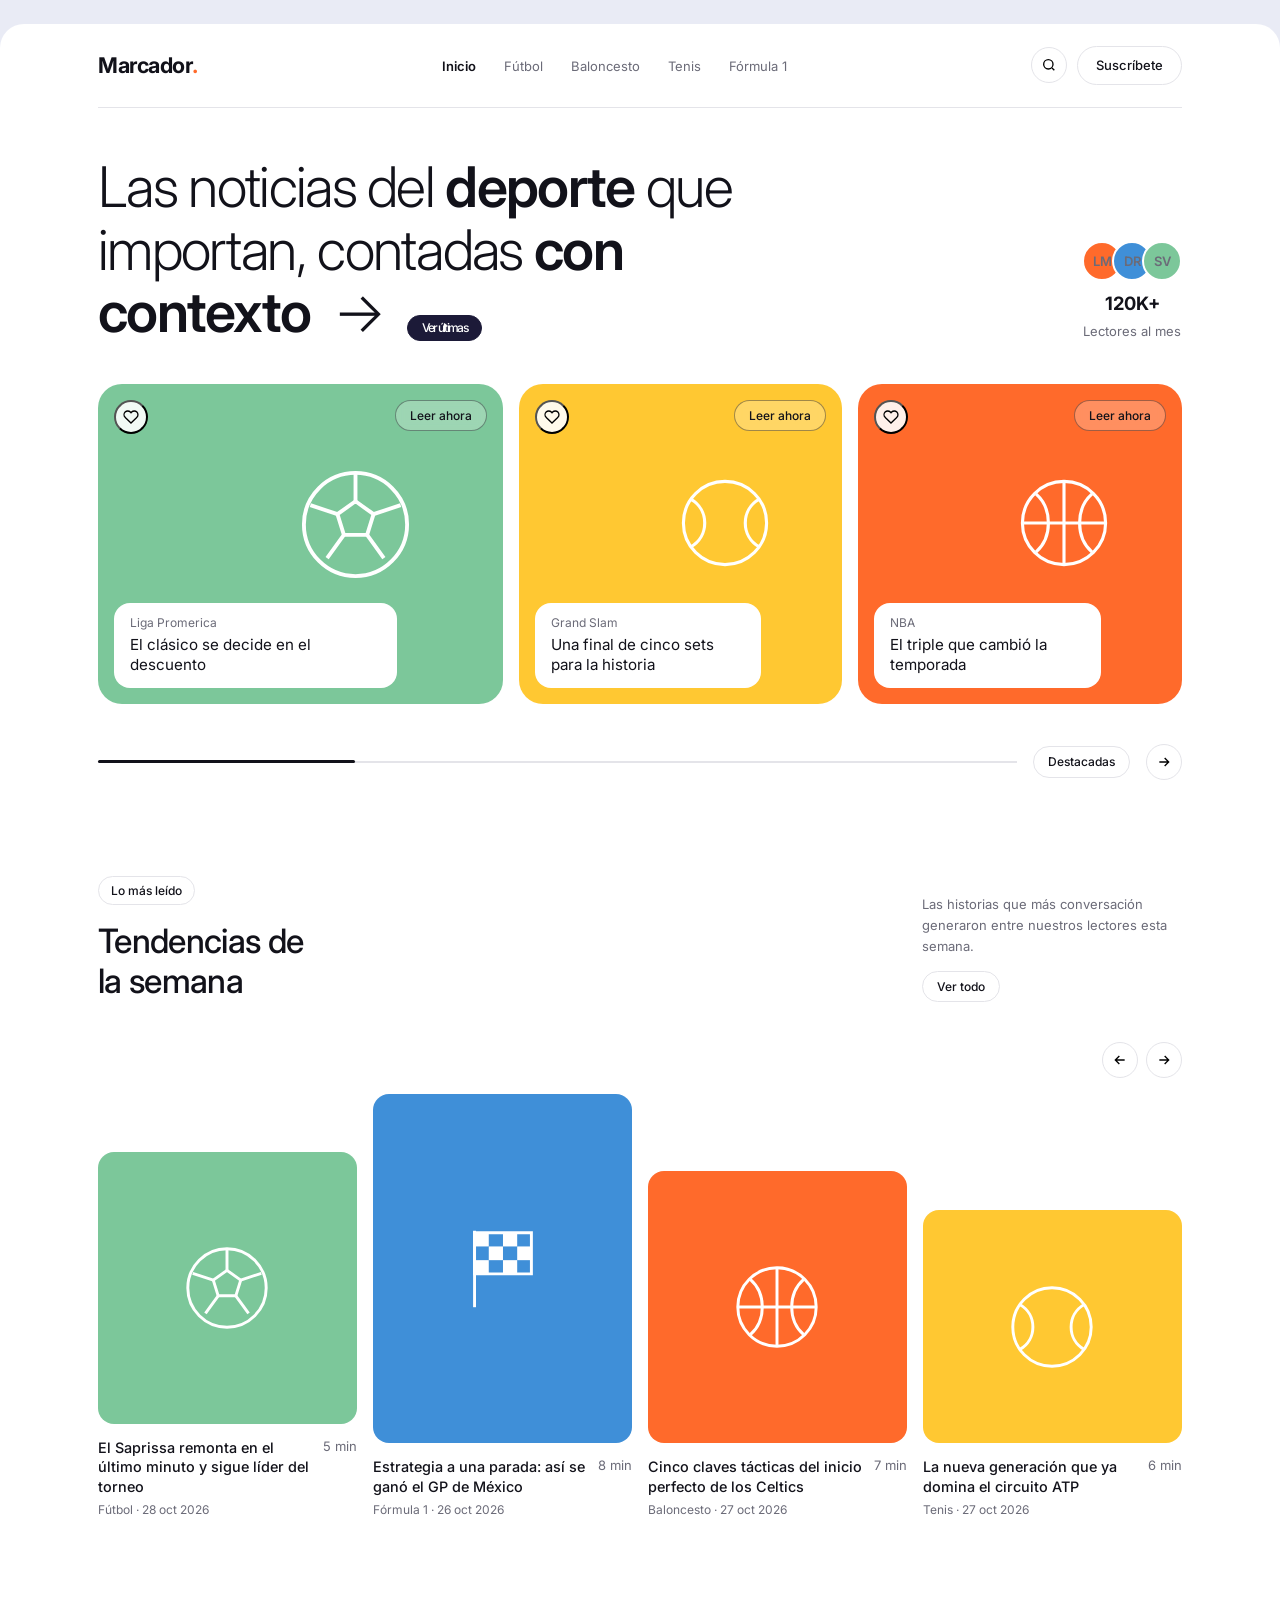
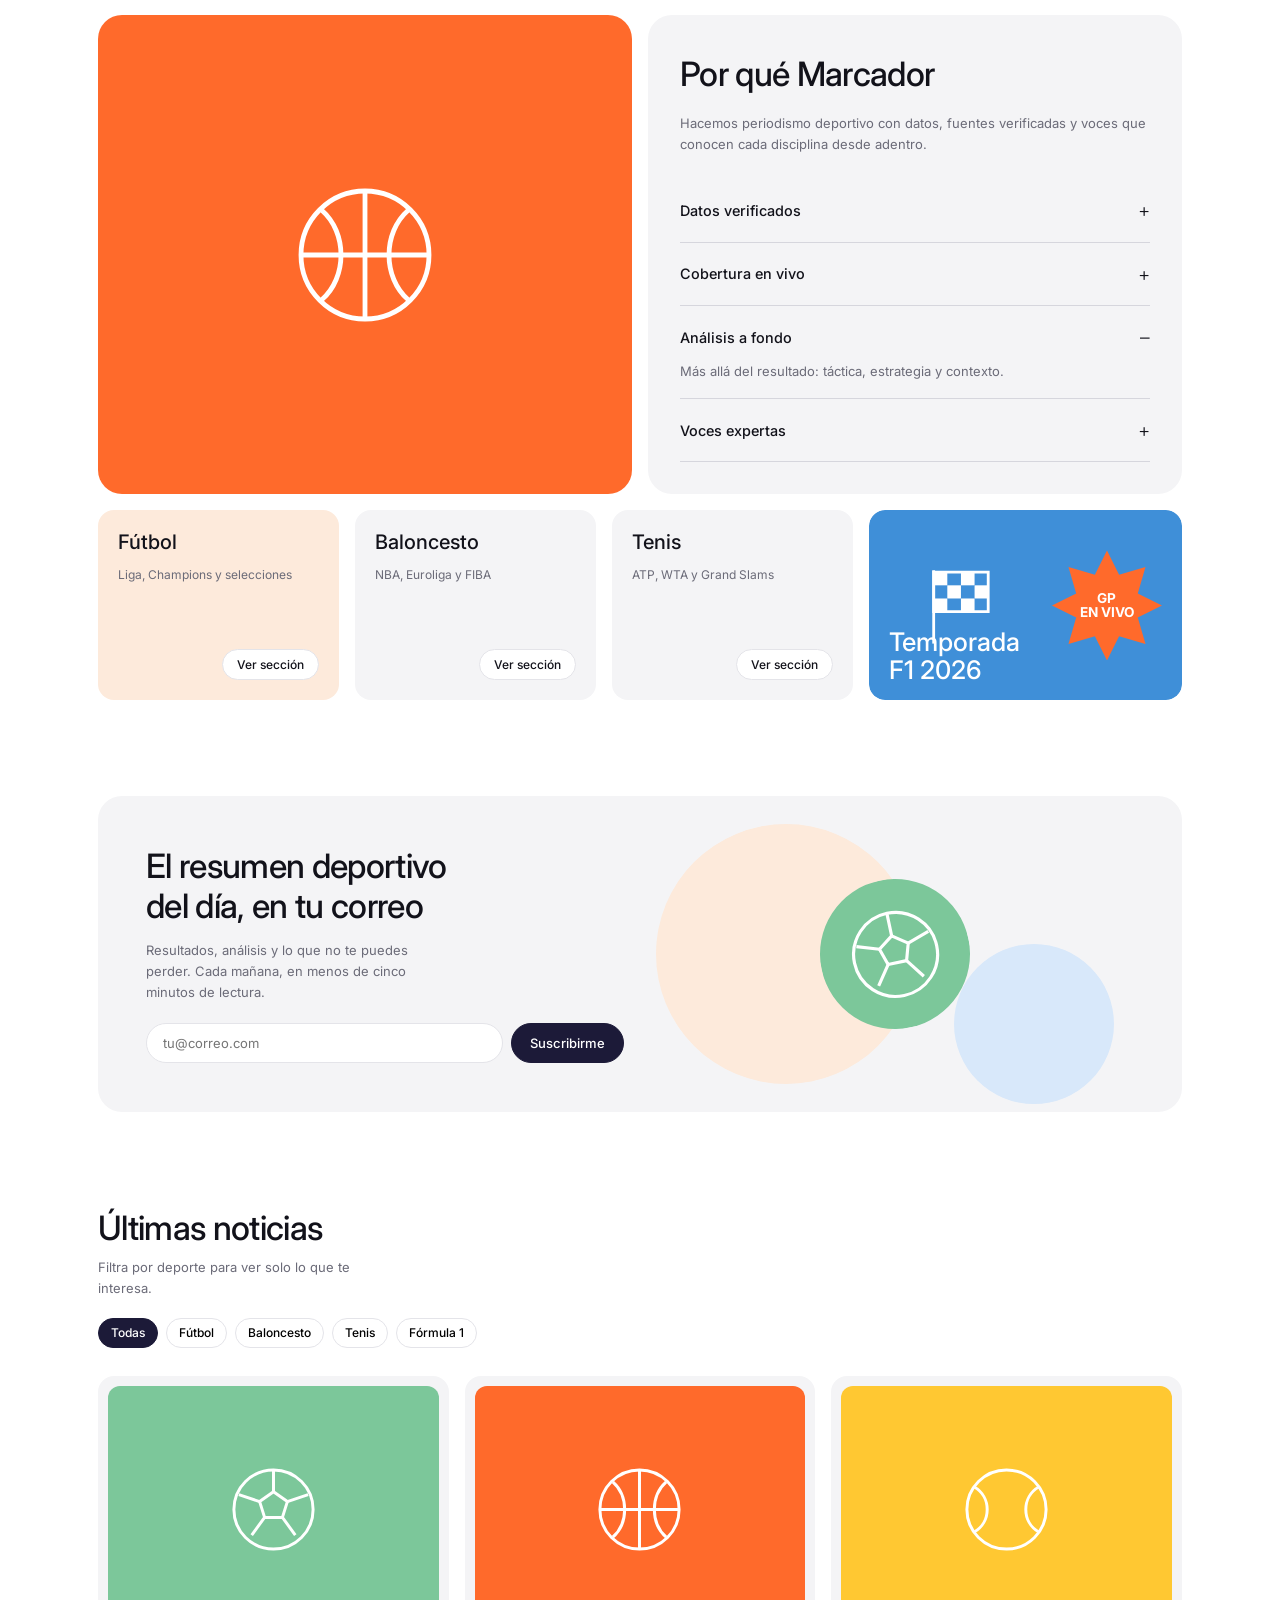
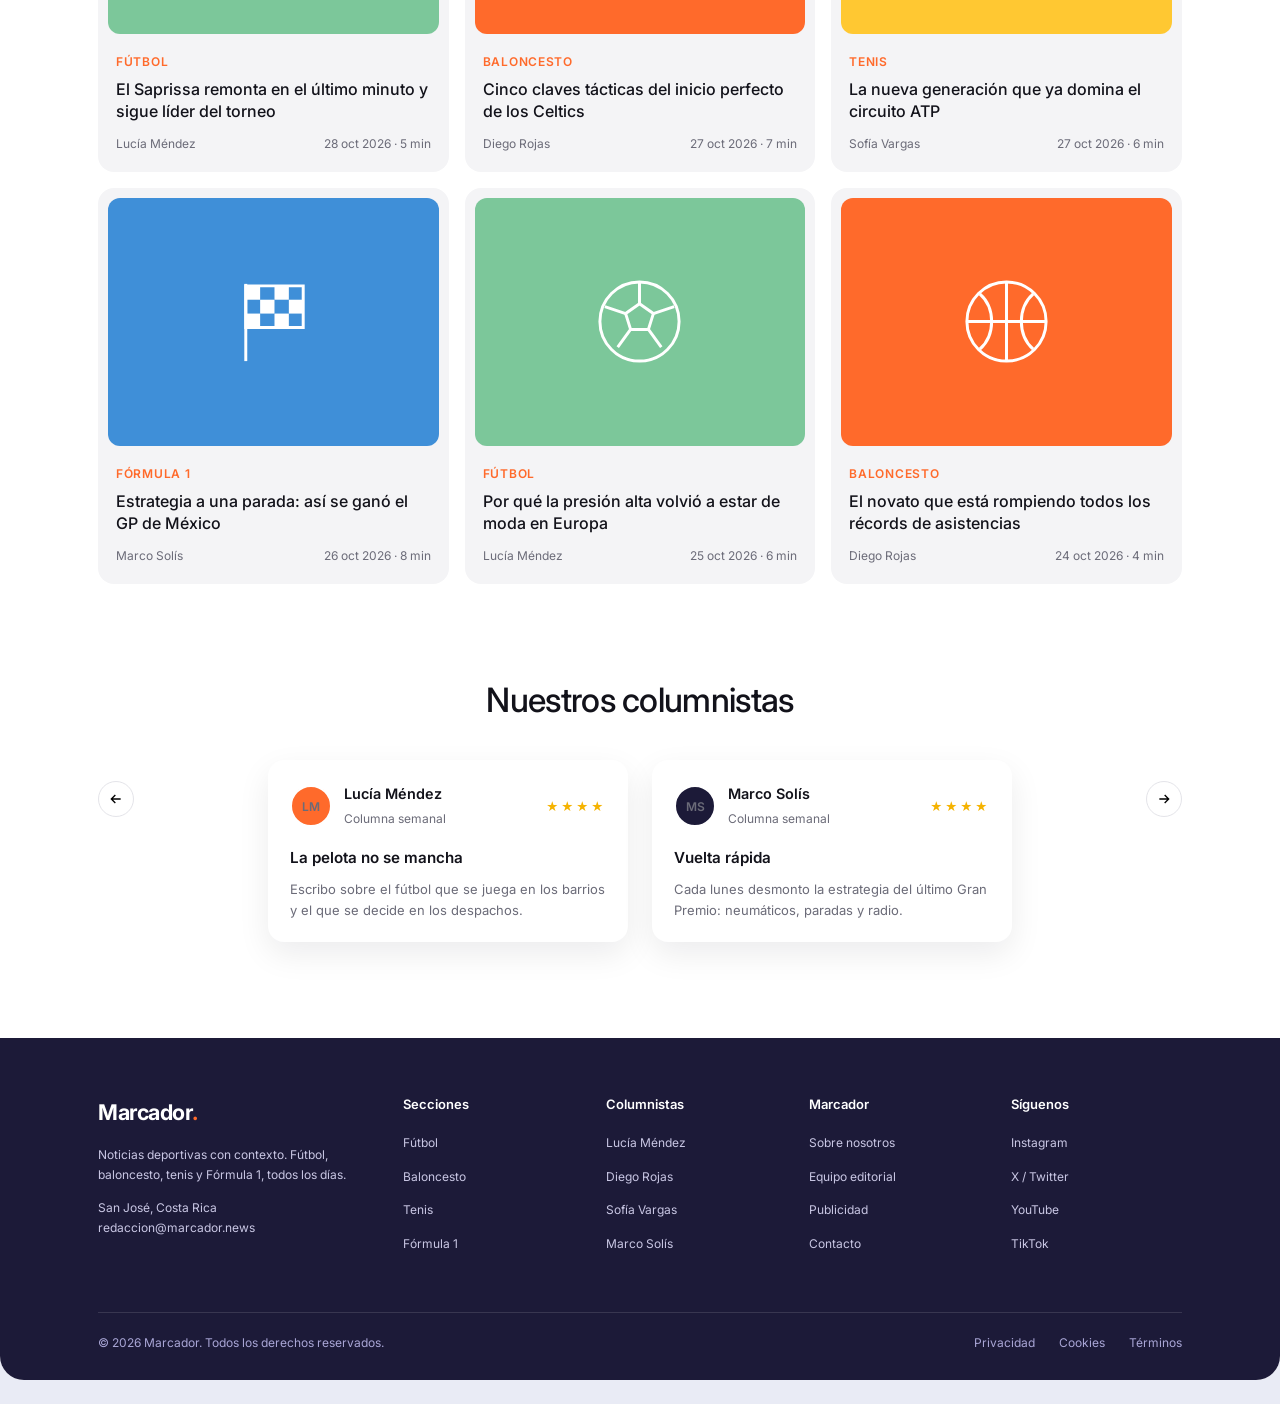
==== index.html @ 1b2783d5 "Sitio inicial" ====
<!DOCTYPE html>
<html lang="es">
<head>
  <meta charset="UTF-8">
  <meta name="viewport" content="width=device-width, initial-scale=1.0">
  <title>Noticias deportivas · Marcador</title>
  <meta name="description" content="Noticias de fútbol, baloncesto, tenis y Fórmula 1.">
  <link rel="preconnect" href="https://fonts.googleapis.com">
  <link rel="preconnect" href="https://fonts.gstatic.com" crossorigin>
  <link href="https://fonts.googleapis.com/css2?family=Inter:wght@300;400;500;600;700&display=swap" rel="stylesheet">
  <link rel="stylesheet" href="css/styles.css">
</head>
<body>
<div class="page">
  <div class="container">
    <header class="site-header">
      <a href="index.html" class="logo">Marcador<span>.</span></a>
      <nav class="main-nav" id="main-nav" aria-label="Principal">
        <ul>
          <li><a href="index.html" aria-current="page">Inicio</a></li>
          <li><a href="categoria-futbol.html">Fútbol</a></li>
          <li><a href="categoria-baloncesto.html">Baloncesto</a></li>
          <li><a href="categoria-tenis.html">Tenis</a></li>
          <li><a href="categoria-f1.html">Fórmula 1</a></li>
        </ul>
      </nav>
      <div class="header-actions">
        <button class="icon-btn" aria-label="Buscar"><svg viewBox="0 0 24 24" fill="none" stroke="currentColor" stroke-width="2"><circle cx="11" cy="11" r="7"/><path d="m20 20-3.5-3.5"/></svg></button>
        <a href="#newsletter" class="btn">Suscríbete</a>
        <button class="icon-btn menu-toggle" aria-label="Abrir menú" aria-controls="main-nav" aria-expanded="false"><svg viewBox="0 0 24 24" fill="none" stroke="currentColor" stroke-width="2"><path d="M4 7h16M4 12h16M4 17h16"/></svg></button>
      </div>
    </header>

    <section class="hero">
      <h1 class="hero__title">Las noticias del <strong>deporte</strong> que importan, contadas <strong>con contexto</strong> <span class="arrow">→</span> <a href="#ultimas" class="btn btn--dark btn--sm">Ver últimas</a></h1>
      <div class="readers">
        <div class="avatars"><span class="avatar" style="background:#ff6a2b" >LM</span><span class="avatar" style="background:#3f8fd8" >DR</span><span class="avatar" style="background:#7cc79a" >SV</span></div>
        <strong>120K+</strong>
        <span>Lectores al mes</span>
      </div>
    </section>

    <section class="featured-grid" aria-label="Destacadas">
        <article class="feature-card">
          <div class="media media--futbol" role="img" aria-label="Imagen de Fútbol"></div>
          <button class="feature-card__like" aria-label="Guardar"><svg viewBox="0 0 24 24" fill="none" stroke="currentColor" stroke-width="2"><path d="M20.8 4.6a5.5 5.5 0 0 0-7.8 0L12 5.7l-1-1.1a5.5 5.5 0 0 0-7.8 7.8l1 1.1L12 21l7.8-7.5 1-1.1a5.5 5.5 0 0 0 0-7.8z"/></svg></button>
          <div class="feature-card__cta"><a href="articulo.html" class="btn btn--sm">Leer ahora</a></div>
          <div class="feature-card__caption"><small>Liga Promerica</small>El clásico se decide en el descuento</div>
        </article>
        <article class="feature-card">
          <div class="media media--tenis" role="img" aria-label="Imagen de Tenis"></div>
          <button class="feature-card__like" aria-label="Guardar"><svg viewBox="0 0 24 24" fill="none" stroke="currentColor" stroke-width="2"><path d="M20.8 4.6a5.5 5.5 0 0 0-7.8 0L12 5.7l-1-1.1a5.5 5.5 0 0 0-7.8 7.8l1 1.1L12 21l7.8-7.5 1-1.1a5.5 5.5 0 0 0 0-7.8z"/></svg></button>
          <div class="feature-card__cta"><a href="articulo.html" class="btn btn--sm">Leer ahora</a></div>
          <div class="feature-card__caption"><small>Grand Slam</small>Una final de cinco sets para la historia</div>
        </article>
        <article class="feature-card">
          <div class="media media--baloncesto" role="img" aria-label="Imagen de Baloncesto"></div>
          <button class="feature-card__like" aria-label="Guardar"><svg viewBox="0 0 24 24" fill="none" stroke="currentColor" stroke-width="2"><path d="M20.8 4.6a5.5 5.5 0 0 0-7.8 0L12 5.7l-1-1.1a5.5 5.5 0 0 0-7.8 7.8l1 1.1L12 21l7.8-7.5 1-1.1a5.5 5.5 0 0 0 0-7.8z"/></svg></button>
          <div class="feature-card__cta"><a href="articulo.html" class="btn btn--sm">Leer ahora</a></div>
          <div class="feature-card__caption"><small>NBA</small>El triple que cambió la temporada</div>
        </article>
    </section>

    <div class="slider-bar">
      <div class="slider-bar__track"></div>
      <span class="btn btn--sm">Destacadas</span>
      <button class="icon-btn" aria-label="Siguiente"><svg viewBox="0 0 24 24" fill="none" stroke="currentColor" stroke-width="2"><path d="M5 12h14m-6-6 6 6-6 6"/></svg></button>
    </div>

    <section class="section">
      <div class="section-head">
        <div>
          <span class="pill">Lo más leído</span>
          <h2 class="section-title">Tendencias de<br>la semana</h2>
        </div>
        <div class="section-head__aside">
          <p>Las historias que más conversación generaron entre nuestros lectores esta semana.</p>
          <a href="categoria-futbol.html" class="btn btn--sm">Ver todo</a>
        </div>
      </div>
      <div class="carousel-arrows">
        <button class="icon-btn" aria-label="Anterior"><svg viewBox="0 0 24 24" fill="none" stroke="currentColor" stroke-width="2"><path d="M19 12H5m6-6-6 6 6 6"/></svg></button>
        <button class="icon-btn" aria-label="Siguiente"><svg viewBox="0 0 24 24" fill="none" stroke="currentColor" stroke-width="2"><path d="M5 12h14m-6-6 6 6-6 6"/></svg></button>
      </div>
      <div class="trending-grid">
        <article class="trend-card">
          <a href="articulo.html">
            <div class="media media--futbol" role="img" aria-label="Imagen de Fútbol"></div>
            <div class="trend-card__row">El Saprissa remonta en el último minuto y sigue líder del torneo<span>5 min</span></div>
            <div class="trend-card__meta">Fútbol · 28 oct 2026</div>
          </a>
        </article>
        <article class="trend-card">
          <a href="articulo.html">
            <div class="media media--f1" role="img" aria-label="Imagen de Fórmula 1"></div>
            <div class="trend-card__row">Estrategia a una parada: así se ganó el GP de México<span>8 min</span></div>
            <div class="trend-card__meta">Fórmula 1 · 26 oct 2026</div>
          </a>
        </article>
        <article class="trend-card">
          <a href="articulo.html">
            <div class="media media--baloncesto" role="img" aria-label="Imagen de Baloncesto"></div>
            <div class="trend-card__row">Cinco claves tácticas del inicio perfecto de los Celtics<span>7 min</span></div>
            <div class="trend-card__meta">Baloncesto · 27 oct 2026</div>
          </a>
        </article>
        <article class="trend-card">
          <a href="articulo.html">
            <div class="media media--tenis" role="img" aria-label="Imagen de Tenis"></div>
            <div class="trend-card__row">La nueva generación que ya domina el circuito ATP<span>6 min</span></div>
            <div class="trend-card__meta">Tenis · 27 oct 2026</div>
          </a>
        </article>
      </div>
    </section>

    <section class="section">
      <div class="why">
        <div class="media media--baloncesto" role="img" aria-label="Imagen de baloncesto"></div>
        <div class="why__panel">
          <h2>Por qué Marcador</h2>
          <p>Hacemos periodismo deportivo con datos, fuentes verificadas y voces que conocen cada disciplina desde adentro.</p>
          <div class="accordion">
            <details><summary>Datos verificados</summary><p>Cada estadística se contrasta con fuentes oficiales antes de publicarse.</p></details>
            <details><summary>Cobertura en vivo</summary><p>Minuto a minuto de los partidos y carreras más importantes.</p></details>
            <details open><summary>Análisis a fondo</summary><p>Más allá del resultado: táctica, estrategia y contexto.</p></details>
            <details><summary>Voces expertas</summary><p>Columnistas con años en cada deporte.</p></details>
          </div>
        </div>
      </div>
      <div class="cat-grid">
        <a href="categoria-futbol.html" class="cat-tile cat-tile--peach">
          <div>
            <h3>Fútbol</h3>
            <p>Liga, Champions y selecciones</p>
          </div>
          <span class="btn btn--sm">Ver sección</span>
        </a>
        <a href="categoria-baloncesto.html" class="cat-tile">
          <div>
            <h3>Baloncesto</h3>
            <p>NBA, Euroliga y FIBA</p>
          </div>
          <span class="btn btn--sm">Ver sección</span>
        </a>
        <a href="categoria-tenis.html" class="cat-tile">
          <div>
            <h3>Tenis</h3>
            <p>ATP, WTA y Grand Slams</p>
          </div>
          <span class="btn btn--sm">Ver sección</span>
        </a>
        <a href="categoria-f1.html" class="promo-tile">
          <div class="media media--f1" role="img" aria-label="Imagen de Fórmula 1"></div>
          <span class="promo-tile__text">Temporada<br>F1 2026</span>
          <span class="burst">GP<br>EN VIVO</span>
        </a>
      </div>
    </section>

    <section class="section" id="newsletter">
      <div class="banner">
        <div>
          <h2>El resumen deportivo<br>del día, en tu correo</h2>
          <p>Resultados, análisis y lo que no te puedes perder. Cada mañana, en menos de cinco minutos de lectura.</p>
          <form class="banner__form" onsubmit="event.preventDefault()">
            <label class="sr-only" for="nl-email">Correo electrónico</label>
            <input id="nl-email" type="email" placeholder="tu@correo.com" required>
            <button class="btn btn--dark" type="submit">Suscribirme</button>
          </form>
        </div>
        <div class="banner__art" aria-hidden="true">
          <span class="banner__circle banner__circle--peach"></span>
          <span class="banner__circle banner__circle--blue"></span>
          <span class="banner__ball media media--futbol"></span>
        </div>
      </div>
    </section>

    <section class="section" id="ultimas">
      <h2 class="section-title">Últimas noticias</h2>
      <p style="font-size:var(--fs-small);color:var(--color-text-muted);margin:8px 0 20px;max-width:300px">Filtra por deporte para ver solo lo que te interesa.</p>
      <div class="filters">
        <button class="pill is-active" data-filter="all">Todas</button>
        <button class="pill" data-filter="futbol">Fútbol</button>
        <button class="pill" data-filter="baloncesto">Baloncesto</button>
        <button class="pill" data-filter="tenis">Tenis</button>
        <button class="pill" data-filter="f1">Fórmula 1</button>
      </div>
      <div class="post-grid" data-filterable>
        <article class="post-card" data-cat="futbol">
          <a href="articulo.html">
            <div class="media media--futbol" role="img" aria-label="Imagen de Fútbol"></div>
            <div class="post-card__body">
              <span class="post-card__cat">Fútbol</span>
              <h3 class="post-card__title">El Saprissa remonta en el último minuto y sigue líder del torneo</h3>
              <div class="post-card__meta"><span>Lucía Méndez</span><span>28 oct 2026 · 5 min</span></div>
            </div>
          </a>
        </article>
        <article class="post-card" data-cat="baloncesto">
          <a href="articulo.html">
            <div class="media media--baloncesto" role="img" aria-label="Imagen de Baloncesto"></div>
            <div class="post-card__body">
              <span class="post-card__cat">Baloncesto</span>
              <h3 class="post-card__title">Cinco claves tácticas del inicio perfecto de los Celtics</h3>
              <div class="post-card__meta"><span>Diego Rojas</span><span>27 oct 2026 · 7 min</span></div>
            </div>
          </a>
        </article>
        <article class="post-card" data-cat="tenis">
          <a href="articulo.html">
            <div class="media media--tenis" role="img" aria-label="Imagen de Tenis"></div>
            <div class="post-card__body">
              <span class="post-card__cat">Tenis</span>
              <h3 class="post-card__title">La nueva generación que ya domina el circuito ATP</h3>
              <div class="post-card__meta"><span>Sofía Vargas</span><span>27 oct 2026 · 6 min</span></div>
            </div>
          </a>
        </article>
        <article class="post-card" data-cat="f1">
          <a href="articulo.html">
            <div class="media media--f1" role="img" aria-label="Imagen de Fórmula 1"></div>
            <div class="post-card__body">
              <span class="post-card__cat">Fórmula 1</span>
              <h3 class="post-card__title">Estrategia a una parada: así se ganó el GP de México</h3>
              <div class="post-card__meta"><span>Marco Solís</span><span>26 oct 2026 · 8 min</span></div>
            </div>
          </a>
        </article>
        <article class="post-card" data-cat="futbol">
          <a href="articulo.html">
            <div class="media media--futbol" role="img" aria-label="Imagen de Fútbol"></div>
            <div class="post-card__body">
              <span class="post-card__cat">Fútbol</span>
              <h3 class="post-card__title">Por qué la presión alta volvió a estar de moda en Europa</h3>
              <div class="post-card__meta"><span>Lucía Méndez</span><span>25 oct 2026 · 6 min</span></div>
            </div>
          </a>
        </article>
        <article class="post-card" data-cat="baloncesto">
          <a href="articulo.html">
            <div class="media media--baloncesto" role="img" aria-label="Imagen de Baloncesto"></div>
            <div class="post-card__body">
              <span class="post-card__cat">Baloncesto</span>
              <h3 class="post-card__title">El novato que está rompiendo todos los récords de asistencias</h3>
              <div class="post-card__meta"><span>Diego Rojas</span><span>24 oct 2026 · 4 min</span></div>
            </div>
          </a>
        </article>
      </div>
    </section>

    <section class="section columnists">
      <h2 class="section-title">Nuestros columnistas</h2>
      <div class="columnists__track">
          <article class="quote-card">
            <div class="quote-card__head">
              <span class="avatar" style="background:#ff6a2b" >LM</span>
              <div><strong>Lucía Méndez</strong><span>Columna semanal</span></div>
              <span class="stars" aria-label="Valoración 4 de 5">★★★★</span>
            </div>
            <h3>La pelota no se mancha</h3>
            <p>Escribo sobre el fútbol que se juega en los barrios y el que se decide en los despachos.</p>
          </article>
          <article class="quote-card">
            <div class="quote-card__head">
              <span class="avatar" style="background:#1c1a38" >MS</span>
              <div><strong>Marco Solís</strong><span>Columna semanal</span></div>
              <span class="stars" aria-label="Valoración 4 de 5">★★★★</span>
            </div>
            <h3>Vuelta rápida</h3>
            <p>Cada lunes desmonto la estrategia del último Gran Premio: neumáticos, paradas y radio.</p>
          </article>
      </div>
      <div class="columnists__nav">
        <button class="icon-btn" aria-label="Anterior"><svg viewBox="0 0 24 24" fill="none" stroke="currentColor" stroke-width="2"><path d="M19 12H5m6-6-6 6 6 6"/></svg></button>
        <button class="icon-btn" aria-label="Siguiente"><svg viewBox="0 0 24 24" fill="none" stroke="currentColor" stroke-width="2"><path d="M5 12h14m-6-6 6 6-6 6"/></svg></button>
      </div>
    </section>
  </div>

  <footer class="site-footer">
    <div class="container">
      <div class="footer-grid">
        <div class="footer-about">
          <a href="index.html" class="logo">Marcador<span>.</span></a>
          <p>Noticias deportivas con contexto. Fútbol, baloncesto, tenis y Fórmula 1, todos los días.</p>
          <p>San José, Costa Rica<br>redaccion@marcador.news</p>
        </div>
        <div>
          <h4>Secciones</h4>
          <ul>
            <li><a href="categoria-futbol.html">Fútbol</a></li>
            <li><a href="categoria-baloncesto.html">Baloncesto</a></li>
            <li><a href="categoria-tenis.html">Tenis</a></li>
            <li><a href="categoria-f1.html">Fórmula 1</a></li>
          </ul>
        </div>
        <div>
          <h4>Columnistas</h4>
          <ul>
            <li><a href="autor.html">Lucía Méndez</a></li>
            <li><a href="autor.html">Diego Rojas</a></li>
            <li><a href="autor.html">Sofía Vargas</a></li>
            <li><a href="autor.html">Marco Solís</a></li>
          </ul>
        </div>
        <div>
          <h4>Marcador</h4>
          <ul>
            <li><a href="#">Sobre nosotros</a></li>
            <li><a href="#">Equipo editorial</a></li>
            <li><a href="#">Publicidad</a></li>
            <li><a href="#">Contacto</a></li>
          </ul>
        </div>
        <div>
          <h4>Síguenos</h4>
          <ul>
            <li><a href="#">Instagram</a></li>
            <li><a href="#">X / Twitter</a></li>
            <li><a href="#">YouTube</a></li>
            <li><a href="#">TikTok</a></li>
          </ul>
        </div>
      </div>
      <div class="footer-bottom">
        <span>© 2026 Marcador. Todos los derechos reservados.</span>
        <nav aria-label="Legal">
          <a href="#">Privacidad</a>
          <a href="#">Cookies</a>
          <a href="#">Términos</a>
        </nav>
      </div>
    </div>
  </footer>
</div>
<script src="js/main.js"></script>
</body>
</html>
---- css/styles.css ----
/* =========================================================
   MARCADOR — Sitio de noticias deportivas
   Design tokens inspirados en la referencia visual
   ========================================================= */

:root {
  /* Colores base */
  --color-bg: #e9ebf5;
  --color-surface: #ffffff;
  --color-surface-muted: #f4f4f6;
  --color-border: #e4e4e9;
  --color-text: #12121a;
  --color-text-muted: #6b6b78;
  --color-dark: #1c1a38;

  /* Acentos (tarjetas de color) */
  --color-yellow: #ffc832;
  --color-orange: #ff6a2b;
  --color-blue: #9fc4ef;
  --color-sky: #3f8fd8;
  --color-peach: #fdeadb;
  --color-green: #7cc79a;
  --color-star: #f5b301;

  /* Tipografía */
  --font-sans: "Inter", system-ui, -apple-system, "Segoe UI", sans-serif;
  --fs-display: clamp(2.25rem, 5vw, 3.5rem);
  --fs-h1: clamp(2rem, 4vw, 2.75rem);
  --fs-h2: clamp(1.6rem, 3vw, 2.1rem);
  --fs-h3: 1.25rem;
  --fs-body: 1rem;
  --fs-small: 0.8125rem;
  --fs-xs: 0.75rem;

  /* Radios y espacios */
  --radius-sm: 10px;
  --radius-md: 16px;
  --radius-lg: 24px;
  --radius-pill: 999px;
  --space-section: clamp(56px, 8vw, 96px);
  --container: 1180px;
  --gutter: clamp(16px, 4vw, 48px);

  --shadow-card: 0 12px 32px rgba(18, 18, 26, 0.08);
}

/* ---------- Reset ---------- */
*,
*::before,
*::after { box-sizing: border-box; }

html { scroll-behavior: smooth; }

body {
  margin: 0;
  font-family: var(--font-sans);
  font-size: var(--fs-body);
  line-height: 1.6;
  color: var(--color-text);
  background: var(--color-bg);
  -webkit-font-smoothing: antialiased;
}

img { max-width: 100%; display: block; }
a { color: inherit; text-decoration: none; }
h1, h2, h3, h4, p { margin: 0; }
ul { margin: 0; padding: 0; list-style: none; }
button { font: inherit; cursor: pointer; }

.sr-only {
  position: absolute; width: 1px; height: 1px; padding: 0; margin: -1px;
  overflow: hidden; clip: rect(0,0,0,0); white-space: nowrap; border: 0;
}

/* ---------- Layout ---------- */
.page {
  max-width: 1280px;
  margin: 24px auto;
  background: var(--color-surface);
  border-radius: var(--radius-lg);
  overflow: hidden;
}

.container {
  max-width: var(--container);
  margin: 0 auto;
  padding: 0 var(--gutter);
}

.section { padding-top: var(--space-section); }

/* ---------- Botones / pills ---------- */
.btn {
  display: inline-flex;
  align-items: center;
  gap: 8px;
  padding: 8px 18px;
  border-radius: var(--radius-pill);
  border: 1px solid var(--color-border);
  background: var(--color-surface);
  font-size: var(--fs-small);
  font-weight: 500;
  color: var(--color-text);
  transition: background .2s, color .2s, border-color .2s;
}
.btn:hover { border-color: var(--color-text); }

.btn--dark {
  background: var(--color-dark);
  border-color: var(--color-dark);
  color: #fff;
}
.btn--dark:hover { background: #2e2b55; }

.btn--sm { padding: 5px 14px; font-size: var(--fs-xs); }

.pill {
  display: inline-block;
  padding: 4px 12px;
  border-radius: var(--radius-pill);
  border: 1px solid var(--color-border);
  font-size: var(--fs-xs);
  font-weight: 500;
  background: var(--color-surface);
}
.pill.is-active { background: var(--color-dark); color: #fff; border-color: var(--color-dark); }

.icon-btn {
  width: 36px; height: 36px;
  display: inline-grid; place-items: center;
  border-radius: 50%;
  border: 1px solid var(--color-border);
  background: var(--color-surface);
}
.icon-btn svg { width: 16px; height: 16px; }

/* ---------- Header ---------- */
.site-header {
  display: flex;
  align-items: center;
  justify-content: space-between;
  gap: 24px;
  padding: 22px 0;
  border-bottom: 1px solid var(--color-border);
}

.logo { font-size: 1.35rem; font-weight: 700; letter-spacing: -0.02em; }
.logo span { color: var(--color-orange); }

.main-nav ul { display: flex; gap: 28px; }
.main-nav a { font-size: var(--fs-small); color: var(--color-text-muted); }
.main-nav a:hover,
.main-nav a[aria-current="page"] { color: var(--color-text); font-weight: 600; }

.header-actions { display: flex; align-items: center; gap: 10px; }

.menu-toggle { display: none; }

/* ---------- Hero (Home) ---------- */
.hero {
  display: flex;
  justify-content: space-between;
  align-items: flex-end;
  gap: 32px;
  padding: 48px 0 40px;
}

.hero__title {
  font-size: var(--fs-display);
  font-weight: 300;
  line-height: 1.12;
  letter-spacing: -0.03em;
  max-width: 720px;
}
.hero__title strong { font-weight: 600; }
.hero__title .arrow { display: inline-block; font-weight: 300; margin: 0 12px; }

.readers { text-align: center; flex-shrink: 0; }
.avatars { display: flex; justify-content: center; margin-bottom: 8px; }
.avatar {
  width: 40px; height: 40px;
  border-radius: 50%;
  border: 2px solid #fff;
  display: grid; place-items: center;
  font-size: var(--fs-xs); font-weight: 600; color: #fff;
  margin-left: -10px;
}
.avatar:first-child { margin-left: 0; }
.readers strong { display: block; font-size: 1.15rem; }
.readers span { font-size: var(--fs-small); color: var(--color-text-muted); }

/* ---------- Media placeholders (imágenes por deporte) ---------- */
.media {
  position: relative;
  border-radius: var(--radius-md);
  overflow: hidden;
  background-repeat: no-repeat;
  background-position: center;
  background-size: 38%;
  aspect-ratio: 4 / 3;
}
.media--futbol {
  background-color: var(--color-green);
  background-image: url("data:image/svg+xml,%3Csvg xmlns='http://www.w3.org/2000/svg' viewBox='0 0 100 100' fill='none' stroke='white' stroke-width='3' stroke-linejoin='round'%3E%3Ccircle cx='50' cy='50' r='40'/%3E%3Cpath d='M50 32l14 10-5 16H41l-5-16z'/%3E%3Cpath d='M50 10v22M64 42l21-7M59 58l13 18M41 58L28 76M36 42l-21-7'/%3E%3C/svg%3E");
}
.media--baloncesto {
  background-color: var(--color-orange);
  background-image: url("data:image/svg+xml,%3Csvg xmlns='http://www.w3.org/2000/svg' viewBox='0 0 100 100' fill='none' stroke='white' stroke-width='3'%3E%3Ccircle cx='50' cy='50' r='40'/%3E%3Cpath d='M50 10v80M10 50h80M23 22c16 14 16 42 0 56M77 22c-16 14-16 42 0 56'/%3E%3C/svg%3E");
}
.media--tenis {
  background-color: var(--color-yellow);
  background-image: url("data:image/svg+xml,%3Csvg xmlns='http://www.w3.org/2000/svg' viewBox='0 0 100 100' fill='none' stroke='white' stroke-width='3'%3E%3Ccircle cx='50' cy='50' r='40'/%3E%3Cpath d='M17 27c18 10 18 36 0 46M83 27c-18 10-18 36 0 46'/%3E%3C/svg%3E");
}
.media--f1 {
  background-color: var(--color-sky);
  background-image: url("data:image/svg+xml,%3Csvg xmlns='http://www.w3.org/2000/svg' viewBox='0 0 100 100' fill='none' stroke='white' stroke-width='3'%3E%3Cpath d='M22 90V12'/%3E%3Cpath d='M22 14h58v42H22z'/%3E%3Cg fill='white' stroke='none'%3E%3Crect x='22' y='14' width='14.5' height='14'/%3E%3Crect x='51' y='14' width='14.5' height='14'/%3E%3Crect x='36.5' y='28' width='14.5' height='14'/%3E%3Crect x='65.5' y='28' width='14.5' height='14'/%3E%3Crect x='22' y='42' width='14.5' height='14'/%3E%3Crect x='51' y='42' width='14.5' height='14'/%3E%3C/g%3E%3C/svg%3E");
}
.media--peach { background-color: var(--color-peach); }

.media--tall { aspect-ratio: 3 / 4; }
.media--wide { aspect-ratio: 16 / 9; }

/* ---------- Featured cards (home) ---------- */
.featured-grid {
  display: grid;
  grid-template-columns: 1.25fr 1fr 1fr;
  gap: 16px;
}

.feature-card { position: relative; }
.feature-card .media { aspect-ratio: auto; height: 320px; border-radius: var(--radius-lg); background-size: 32%; background-position: 70% 40%; }

.feature-card__like {
  position: absolute; top: 16px; left: 16px;
  width: 34px; height: 34px; border-radius: 50%;
  display: grid; place-items: center;
  background: rgba(255,255,255,.9);
}
.feature-card__like svg { width: 16px; height: 16px; }

.feature-card__cta { position: absolute; top: 16px; right: 16px; }
.feature-card__cta .btn { background: rgba(255,255,255,.25); border-color: rgba(18,18,26,.4); backdrop-filter: blur(4px); }

.feature-card__caption {
  position: absolute; left: 16px; bottom: 16px;
  max-width: 70%;
  background: #fff;
  border-radius: var(--radius-md);
  padding: 12px 16px;
  font-size: 0.95rem;
  line-height: 1.35;
}
.feature-card__caption small {
  display: block;
  font-size: var(--fs-xs);
  color: var(--color-text-muted);
  margin-bottom: 4px;
}

.slider-bar {
  display: flex; align-items: center; gap: 16px;
  margin-top: 40px;
}
.slider-bar__track { flex: 1; height: 2px; background: var(--color-border); position: relative; }
.slider-bar__track::before { content: ""; position: absolute; left: 0; top: -1px; height: 3px; width: 28%; background: var(--color-text); border-radius: 2px; }

/* ---------- Section heading ---------- */
.section-head {
  display: flex; justify-content: space-between; align-items: flex-end;
  gap: 32px; margin-bottom: 40px;
}
.section-head .pill { margin-bottom: 16px; }
.section-title { font-size: var(--fs-h2); font-weight: 500; line-height: 1.2; letter-spacing: -0.02em; }
.section-head__aside { max-width: 260px; font-size: var(--fs-small); color: var(--color-text-muted); }
.section-head__aside .btn { margin-top: 14px; }

.carousel-arrows { display: flex; gap: 8px; justify-content: flex-end; margin-bottom: 16px; }

/* ---------- Trending (staggered) ---------- */
.trending-grid {
  display: grid;
  grid-template-columns: repeat(4, 1fr);
  gap: 16px;
  align-items: end;
}
.trend-card .media { margin-bottom: 14px; }
.trend-card:nth-child(1) .media { aspect-ratio: 1 / 1.05; }
.trend-card:nth-child(2) .media { aspect-ratio: 1 / 1.35; }
.trend-card:nth-child(3) .media { aspect-ratio: 1 / 1.05; }
.trend-card:nth-child(4) .media { aspect-ratio: 1 / 0.9; }

.trend-card__row { display: flex; justify-content: space-between; gap: 12px; font-size: 0.9rem; font-weight: 500; line-height: 1.35; }
.trend-card__row span { color: var(--color-text-muted); font-weight: 400; white-space: nowrap; font-size: var(--fs-small); }
.trend-card__meta { font-size: var(--fs-xs); color: var(--color-text-muted); margin-top: 4px; }

/* ---------- Why / accordion ---------- */
.why {
  display: grid;
  grid-template-columns: 1fr 1fr;
  gap: 16px;
}
.why .media { aspect-ratio: auto; height: 100%; min-height: 420px; border-radius: var(--radius-lg); background-size: 30%; }

.why__panel {
  background: var(--color-surface-muted);
  border-radius: var(--radius-lg);
  padding: 32px;
}
.why__panel h2 { font-size: var(--fs-h2); font-weight: 500; letter-spacing: -0.02em; margin-bottom: 12px; }
.why__panel > p { font-size: var(--fs-small); color: var(--color-text-muted); margin-bottom: 24px; }

.accordion details { border-bottom: 1px solid #d6d6dd; padding: 16px 0; }
.accordion summary {
  list-style: none;
  display: flex; justify-content: space-between; align-items: center;
  font-size: 0.9rem; font-weight: 500; cursor: pointer;
}
.accordion summary::-webkit-details-marker { display: none; }
.accordion summary::after { content: "+"; font-size: 1.2rem; font-weight: 300; }
.accordion details[open] summary::after { content: "–"; }
.accordion details p { font-size: var(--fs-small); color: var(--color-text-muted); margin-top: 8px; }

/* ---------- Category tiles ---------- */
.cat-grid {
  display: grid;
  grid-template-columns: repeat(3, 1fr) 1.3fr;
  gap: 16px;
  margin-top: 16px;
}
.cat-tile {
  background: var(--color-surface-muted);
  border-radius: var(--radius-md);
  padding: 20px;
  display: flex; flex-direction: column; justify-content: space-between;
  min-height: 190px;
}
.cat-tile--peach { background: var(--color-peach); }
.cat-tile h3 { font-size: var(--fs-h3); font-weight: 500; line-height: 1.25; margin-bottom: 10px; }
.cat-tile p { font-size: var(--fs-xs); color: var(--color-text-muted); margin-bottom: 14px; }
.cat-tile .btn { align-self: flex-end; }

.promo-tile {
  position: relative;
  border-radius: var(--radius-md);
  overflow: hidden;
  min-height: 190px;
}
.promo-tile .media { height: 100%; aspect-ratio: auto; border-radius: var(--radius-md); background-position: 20% 50%; background-size: 30%; }
.promo-tile__text {
  position: absolute; left: 20px; bottom: 16px;
  color: #fff; font-size: 1.6rem; font-weight: 500; line-height: 1.1;
}
.burst {
  position: absolute; right: 20px; top: 50%; transform: translateY(-50%);
  width: 110px; height: 110px;
  background: var(--color-orange);
  clip-path: polygon(50% 0,61% 22%,85% 15%,78% 39%,100% 50%,78% 61%,85% 85%,61% 78%,50% 100%,39% 78%,15% 85%,22% 61%,0 50%,22% 39%,15% 15%,39% 22%);
  display: grid; place-items: center; text-align: center;
  color: #fff; font-weight: 700; font-size: 0.85rem; line-height: 1.1;
}

/* ---------- Newsletter banner ---------- */
.banner {
  position: relative;
  display: grid;
  grid-template-columns: 1fr 1fr;
  align-items: center;
  gap: 32px;
  background: var(--color-surface-muted);
  border-radius: var(--radius-lg);
  padding: 48px;
  overflow: hidden;
}
.banner h2 { font-size: var(--fs-h2); font-weight: 500; line-height: 1.2; letter-spacing: -0.02em; margin-bottom: 14px; }
.banner p { font-size: var(--fs-small); color: var(--color-text-muted); max-width: 300px; margin-bottom: 20px; }

.banner__form { display: flex; gap: 8px; flex-wrap: wrap; }
.banner__form input {
  flex: 1; min-width: 180px;
  padding: 9px 16px;
  border-radius: var(--radius-pill);
  border: 1px solid var(--color-border);
  font: inherit; font-size: var(--fs-small);
  background: #fff;
}

.banner__art { position: relative; height: 220px; }
.banner__circle { position: absolute; border-radius: 50%; }
.banner__circle--peach { width: 260px; height: 260px; background: var(--color-peach); left: 0; top: -20px; }
.banner__circle--blue { width: 160px; height: 160px; background: #d8e8fa; right: 20px; bottom: -40px; }
.banner__ball {
  position: absolute; left: 50%; top: 50%; transform: translate(-50%, -50%) rotate(-12deg);
  width: 150px; height: 150px; border-radius: 50%;
  background-size: 70%;
  aspect-ratio: 1;
}

/* ---------- Post cards grid ---------- */
.filters { display: flex; flex-wrap: wrap; gap: 8px; margin-bottom: 28px; }

.post-grid {
  display: grid;
  grid-template-columns: repeat(3, 1fr);
  gap: 16px;
}

.post-card {
  background: var(--color-surface-muted);
  border-radius: var(--radius-md);
  padding: 10px 10px 18px;
  transition: transform .2s, box-shadow .2s;
}
.post-card:hover { transform: translateY(-3px); box-shadow: var(--shadow-card); }
.post-card .media { border-radius: 12px; margin-bottom: 14px; background-size: 30%; }
.post-card__body { padding: 0 8px; }
.post-card__cat { font-size: var(--fs-xs); font-weight: 600; color: var(--color-orange); text-transform: uppercase; letter-spacing: .06em; }
.post-card__title { font-size: 1rem; font-weight: 500; line-height: 1.35; margin: 6px 0 12px; }
.post-card__meta { display: flex; justify-content: space-between; font-size: var(--fs-xs); color: var(--color-text-muted); }

/* ---------- Columnists (testimonials) ---------- */
.columnists { position: relative; }
.columnists h2 { text-align: center; margin-bottom: 40px; }
.columnists__track {
  display: grid;
  grid-template-columns: repeat(2, minmax(0, 360px));
  justify-content: center;
  gap: 24px;
}
.columnists__nav { position: absolute; top: 55%; width: 100%; display: flex; justify-content: space-between; pointer-events: none; }
.columnists__nav .icon-btn { pointer-events: auto; }

.quote-card {
  background: #fff;
  border-radius: var(--radius-md);
  padding: 22px;
  box-shadow: var(--shadow-card);
}
.quote-card__head { display: flex; align-items: center; gap: 12px; margin-bottom: 16px; }
.quote-card__head .avatar { margin: 0; width: 42px; height: 42px; }
.quote-card__head strong { display: block; font-size: 0.9rem; font-weight: 600; }
.quote-card__head span { font-size: var(--fs-xs); color: var(--color-text-muted); }
.quote-card__head .stars { margin-left: auto; color: var(--color-star); letter-spacing: 2px; }
.quote-card h3 { font-size: 0.95rem; font-weight: 600; margin-bottom: 8px; }
.quote-card p { font-size: var(--fs-small); color: var(--color-text-muted); }

/* ---------- Breadcrumb + page heading (archives) ---------- */
.breadcrumb { display: flex; gap: 8px; font-size: var(--fs-xs); color: var(--color-text-muted); padding-top: 32px; }
.breadcrumb a:hover { color: var(--color-text); }

.archive-head {
  display: flex; justify-content: space-between; align-items: flex-end;
  gap: 32px; padding: 24px 0 40px;
}
.archive-head h1 { font-size: var(--fs-display); font-weight: 300; letter-spacing: -0.03em; line-height: 1.1; }
.archive-head h1 strong { font-weight: 600; }
.archive-head p { max-width: 320px; font-size: var(--fs-small); color: var(--color-text-muted); }

.archive-lead {
  display: grid;
  grid-template-columns: 1.4fr 1fr;
  gap: 16px;
  margin-bottom: 16px;
}
.lead-card { position: relative; }
.lead-card .media { aspect-ratio: auto; height: 100%; min-height: 380px; border-radius: var(--radius-lg); background-size: 26%; background-position: 75% 40%; }
.lead-card__caption {
  position: absolute; left: 20px; right: 20px; bottom: 20px;
  background: #fff; border-radius: var(--radius-md); padding: 20px;
  max-width: 460px;
}
.lead-card__caption h2 { font-size: 1.35rem; font-weight: 500; line-height: 1.3; margin: 6px 0 10px; }

.side-list { display: flex; flex-direction: column; gap: 12px; }
.side-item {
  display: grid; grid-template-columns: 110px 1fr; gap: 14px; align-items: center;
  background: var(--color-surface-muted);
  border-radius: var(--radius-md);
  padding: 10px;
}
.side-item .media { aspect-ratio: 1; border-radius: 10px; background-size: 40%; }
.side-item h3 { font-size: 0.9rem; font-weight: 500; line-height: 1.35; margin: 4px 0 6px; }

.pagination { display: flex; justify-content: center; gap: 8px; padding-top: 48px; }
.pagination a {
  width: 38px; height: 38px; display: grid; place-items: center;
  border-radius: 50%; border: 1px solid var(--color-border); font-size: var(--fs-small);
}
.pagination a.is-active { background: var(--color-dark); color: #fff; border-color: var(--color-dark); }

/* ---------- Author profile ---------- */
.author-hero {
  display: grid;
  grid-template-columns: auto 1fr auto;
  gap: 32px;
  align-items: center;
  background: var(--color-surface-muted);
  border-radius: var(--radius-lg);
  padding: 40px;
  margin: 24px 0 var(--space-section);
}
.author-hero__avatar {
  width: 140px; height: 140px; border-radius: 50%;
  background: var(--color-orange);
  display: grid; place-items: center;
  color: #fff; font-size: 2.5rem; font-weight: 600;
  border: 6px solid #fff;
}
.author-hero h1 { font-size: var(--fs-h1); font-weight: 500; letter-spacing: -0.02em; line-height: 1.15; }
.author-hero__role { font-size: var(--fs-small); color: var(--color-orange); font-weight: 600; margin: 6px 0 12px; }
.author-hero__bio { font-size: 0.92rem; color: var(--color-text-muted); max-width: 520px; }
.author-hero__social { display: flex; gap: 8px; margin-top: 18px; }

.stats { display: grid; grid-template-columns: repeat(3, auto); gap: 12px; }
.stat { background: #fff; border-radius: var(--radius-md); padding: 16px 20px; text-align: center; }
.stat strong { display: block; font-size: 1.5rem; font-weight: 600; }
.stat span { font-size: var(--fs-xs); color: var(--color-text-muted); }

/* ---------- Single post ---------- */
.article-head { max-width: 820px; margin: 0 auto; text-align: center; padding: 24px 0 36px; }
.article-head .pill { margin-bottom: 18px; }
.article-head h1 { font-size: var(--fs-h1); font-weight: 500; line-height: 1.18; letter-spacing: -0.025em; }
.article-head__excerpt { font-size: 1.05rem; color: var(--color-text-muted); margin-top: 16px; }

.byline { display: inline-flex; align-items: center; gap: 12px; margin-top: 24px; text-align: left; }
.byline .avatar { margin: 0; width: 44px; height: 44px; }
.byline strong { display: block; font-size: 0.9rem; }
.byline span { font-size: var(--fs-xs); color: var(--color-text-muted); }

.article-media { border-radius: var(--radius-lg); aspect-ratio: 21 / 9; background-size: 16%; }
.figcaption { font-size: var(--fs-xs); color: var(--color-text-muted); margin-top: 10px; text-align: center; }

.article-layout {
  display: grid;
  grid-template-columns: 64px minmax(0, 720px) 1fr;
  gap: 40px;
  padding-top: 48px;
}
.share { position: sticky; top: 24px; display: flex; flex-direction: column; gap: 10px; align-self: start; }

.prose { font-size: 1.06rem; line-height: 1.8; }
.prose p { margin-bottom: 1.4em; }
.prose h2 { font-size: 1.5rem; font-weight: 500; letter-spacing: -0.015em; margin: 1.6em 0 .6em; line-height: 1.3; }
.prose ul { list-style: disc; padding-left: 1.3em; margin-bottom: 1.4em; }
.prose li { margin-bottom: .4em; }
.prose blockquote {
  margin: 2em 0;
  padding: 24px 28px;
  background: var(--color-peach);
  border-radius: var(--radius-md);
  font-size: 1.2rem;
  line-height: 1.5;
}
.prose blockquote cite { display: block; font-size: var(--fs-small); font-style: normal; color: var(--color-text-muted); margin-top: 10px; }

.tags { display: flex; flex-wrap: wrap; gap: 8px; margin: 32px 0; }

.author-box {
  display: grid; grid-template-columns: auto 1fr; gap: 20px; align-items: center;
  background: var(--color-surface-muted);
  border-radius: var(--radius-lg);
  padding: 24px;
}
.author-box .author-hero__avatar { width: 84px; height: 84px; font-size: 1.5rem; border-width: 4px; }
.author-box h3 { font-size: 1.05rem; font-weight: 600; }
.author-box p { font-size: var(--fs-small); color: var(--color-text-muted); margin: 6px 0 12px; }

.scoreboard {
  background: var(--color-dark); color: #fff;
  border-radius: var(--radius-md); padding: 20px;
  position: sticky; top: 24px;
}
.scoreboard h4 { font-size: var(--fs-xs); text-transform: uppercase; letter-spacing: .08em; color: #a9a6d6; margin-bottom: 14px; }
.score-row { display: flex; justify-content: space-between; padding: 10px 0; border-bottom: 1px solid rgba(255,255,255,.12); font-size: var(--fs-small); }
.score-row:last-child { border: 0; }
.score-row strong { font-weight: 600; }

/* ---------- Footer ---------- */
.site-footer {
  margin-top: var(--space-section);
  background: var(--color-dark);
  color: #fff;
  padding: 56px 0 28px;
}
.footer-grid {
  display: grid;
  grid-template-columns: 1.6fr repeat(4, 1fr);
  gap: 32px;
}
.site-footer .logo { color: #fff; margin-bottom: 14px; display: inline-block; }
.footer-about { font-size: var(--fs-xs); color: #c9c7e4; line-height: 1.7; }
.footer-about p + p { margin-top: 12px; }
.site-footer h4 { font-size: var(--fs-small); font-weight: 600; margin-bottom: 14px; }
.site-footer li { margin-bottom: 8px; }
.site-footer li a { font-size: var(--fs-xs); color: #c9c7e4; }
.site-footer li a:hover { color: #fff; }
.footer-bottom {
  display: flex; justify-content: space-between; gap: 16px; flex-wrap: wrap;
  margin-top: 48px; padding-top: 20px;
  border-top: 1px solid rgba(255,255,255,.12);
  font-size: var(--fs-xs); color: #a9a6d6;
}
.footer-bottom nav { display: flex; gap: 24px; }

/* ---------- Responsive ---------- */
@media (max-width: 1024px) {
  .trending-grid { grid-template-columns: repeat(2, 1fr); }
  .cat-grid { grid-template-columns: repeat(2, 1fr); }
  .footer-grid { grid-template-columns: repeat(3, 1fr); }
  .article-layout { grid-template-columns: 48px minmax(0, 1fr); }
  .article-aside { display: none; }
  .author-hero { grid-template-columns: auto 1fr; }
  .author-hero .stats { grid-column: 1 / -1; justify-content: start; }
}

@media (max-width: 760px) {
  .page { margin: 0; border-radius: 0; }
  .main-nav { display: none; }
  .main-nav.is-open {
    display: block; position: absolute; top: 72px; left: var(--gutter); right: var(--gutter);
    background: #fff; border: 1px solid var(--color-border); border-radius: var(--radius-md);
    padding: 16px; z-index: 10; box-shadow: var(--shadow-card);
  }
  .main-nav.is-open ul { flex-direction: column; gap: 14px; }
  .site-header { position: relative; }
  .menu-toggle { display: inline-grid; }
  .header-actions .btn { display: none; }

  .hero, .section-head, .archive-head { flex-direction: column; align-items: flex-start; }
  .featured-grid, .why, .banner, .archive-lead, .post-grid { grid-template-columns: 1fr; }
  .feature-card .media { height: 260px; }
  .cat-grid { grid-template-columns: 1fr; }
  .banner { padding: 28px; }
  .banner__art { height: 180px; }
  .columnists__track { grid-template-columns: 1fr; }
  .columnists__nav { display: none; }
  .footer-grid { grid-template-columns: 1fr 1fr; }
  .footer-grid > :first-child { grid-column: 1 / -1; }
  .article-layout { grid-template-columns: 1fr; }
  .share { position: static; flex-direction: row; }
  .author-hero { grid-template-columns: 1fr; padding: 28px; }
  .stats { grid-template-columns: repeat(3, 1fr); }
  .article-media { aspect-ratio: 16 / 10; background-size: 24%; }
}
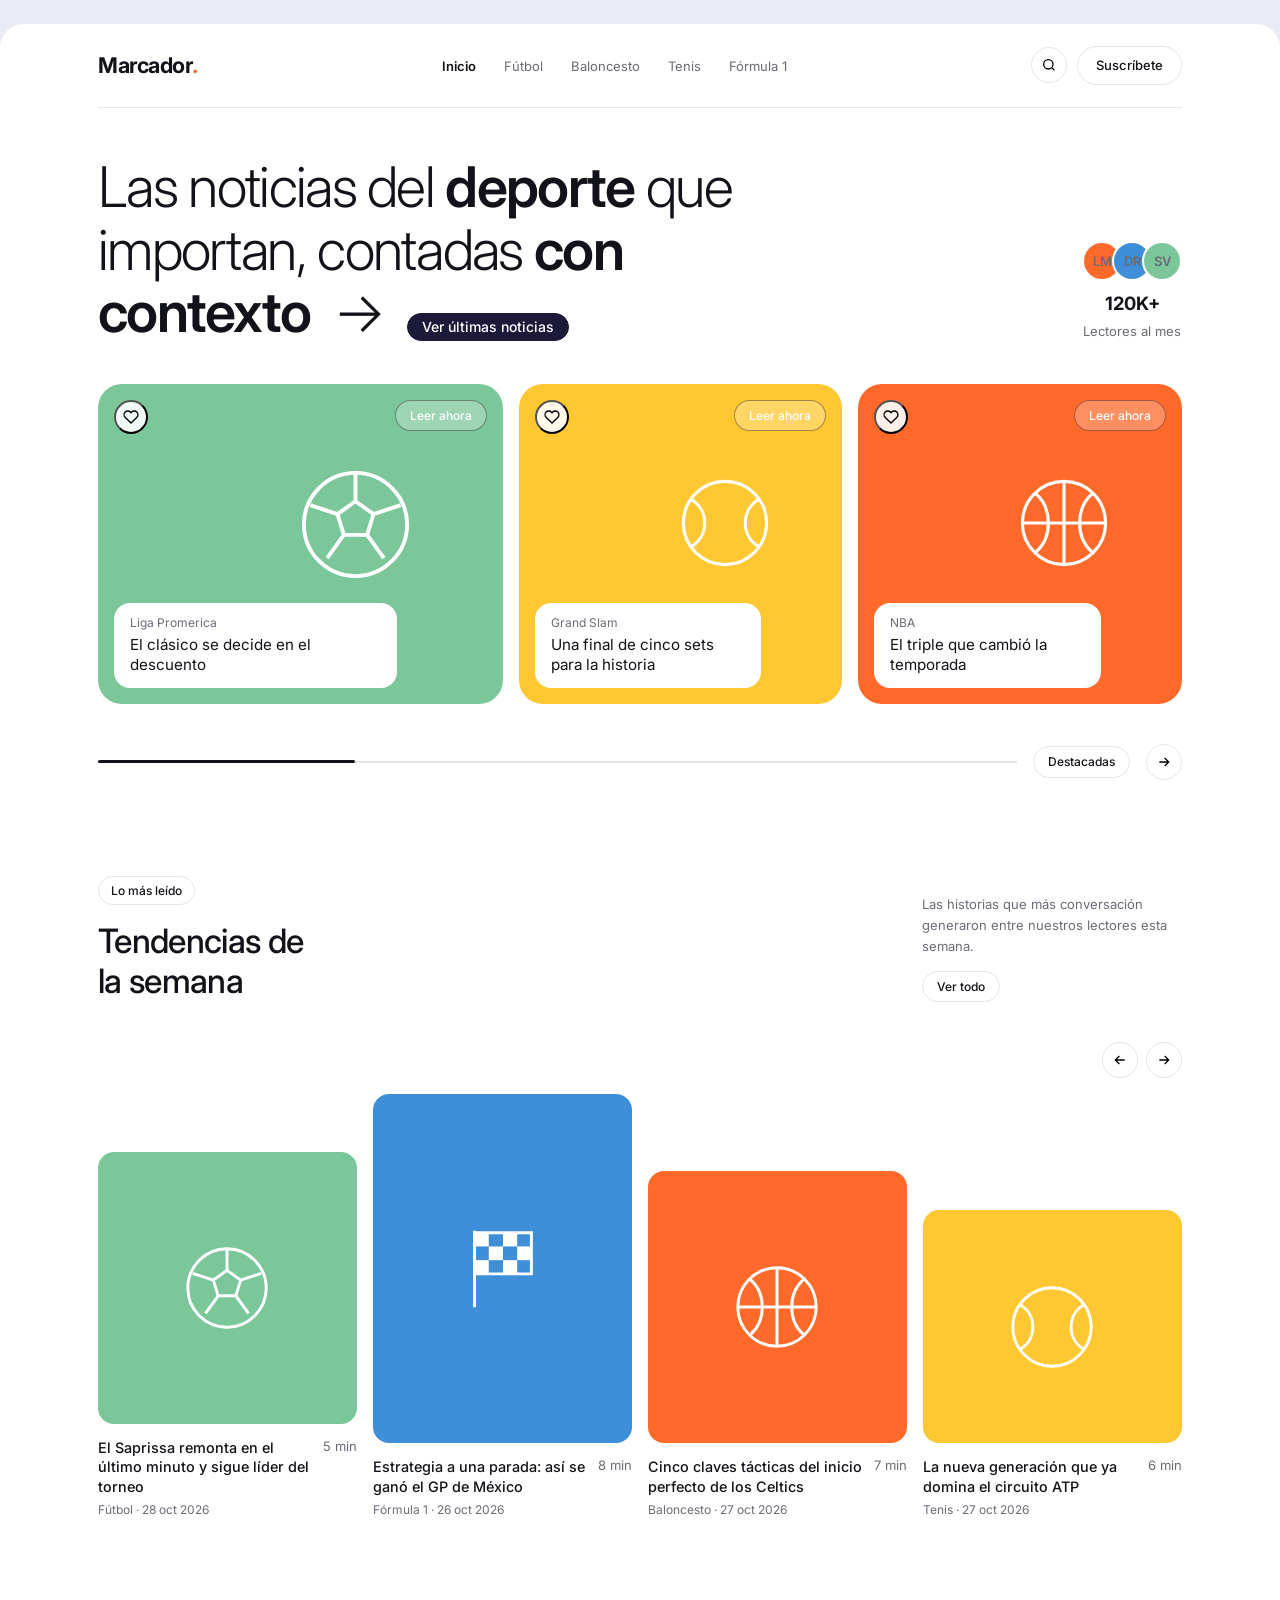
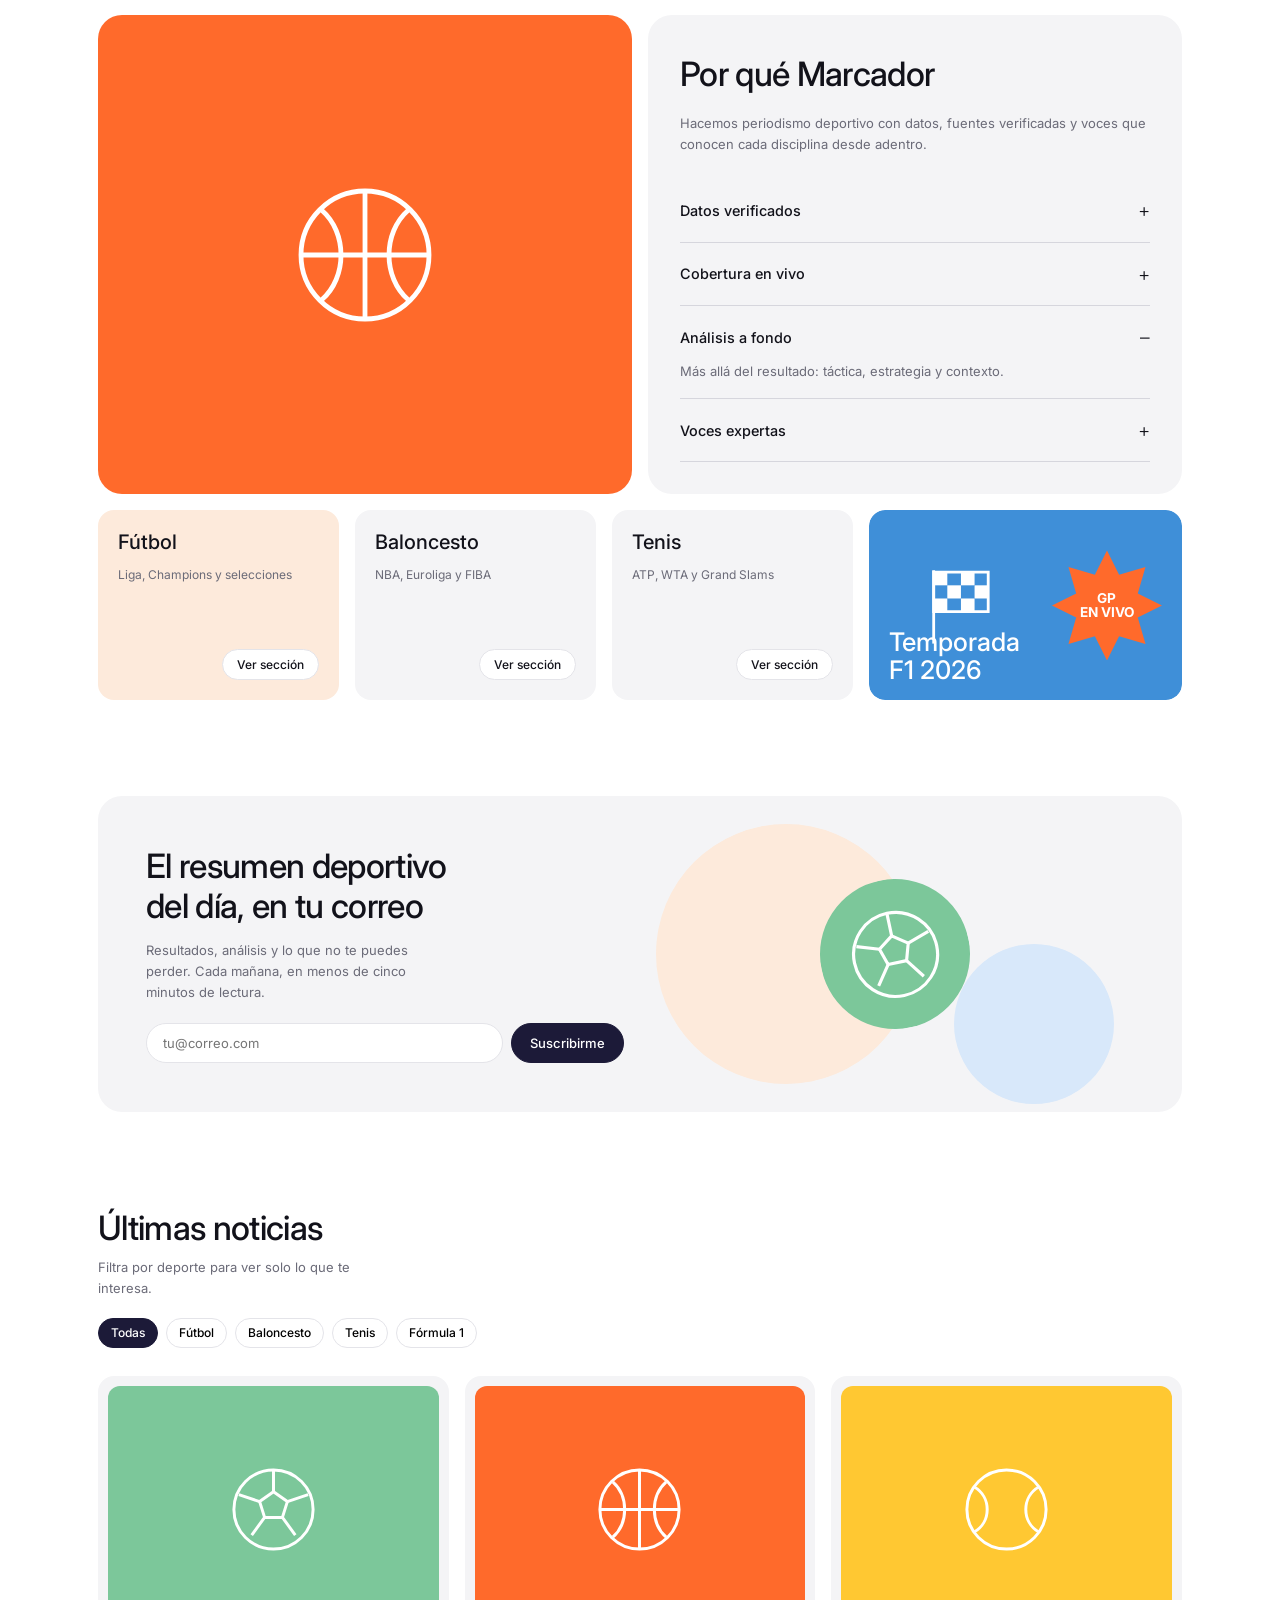
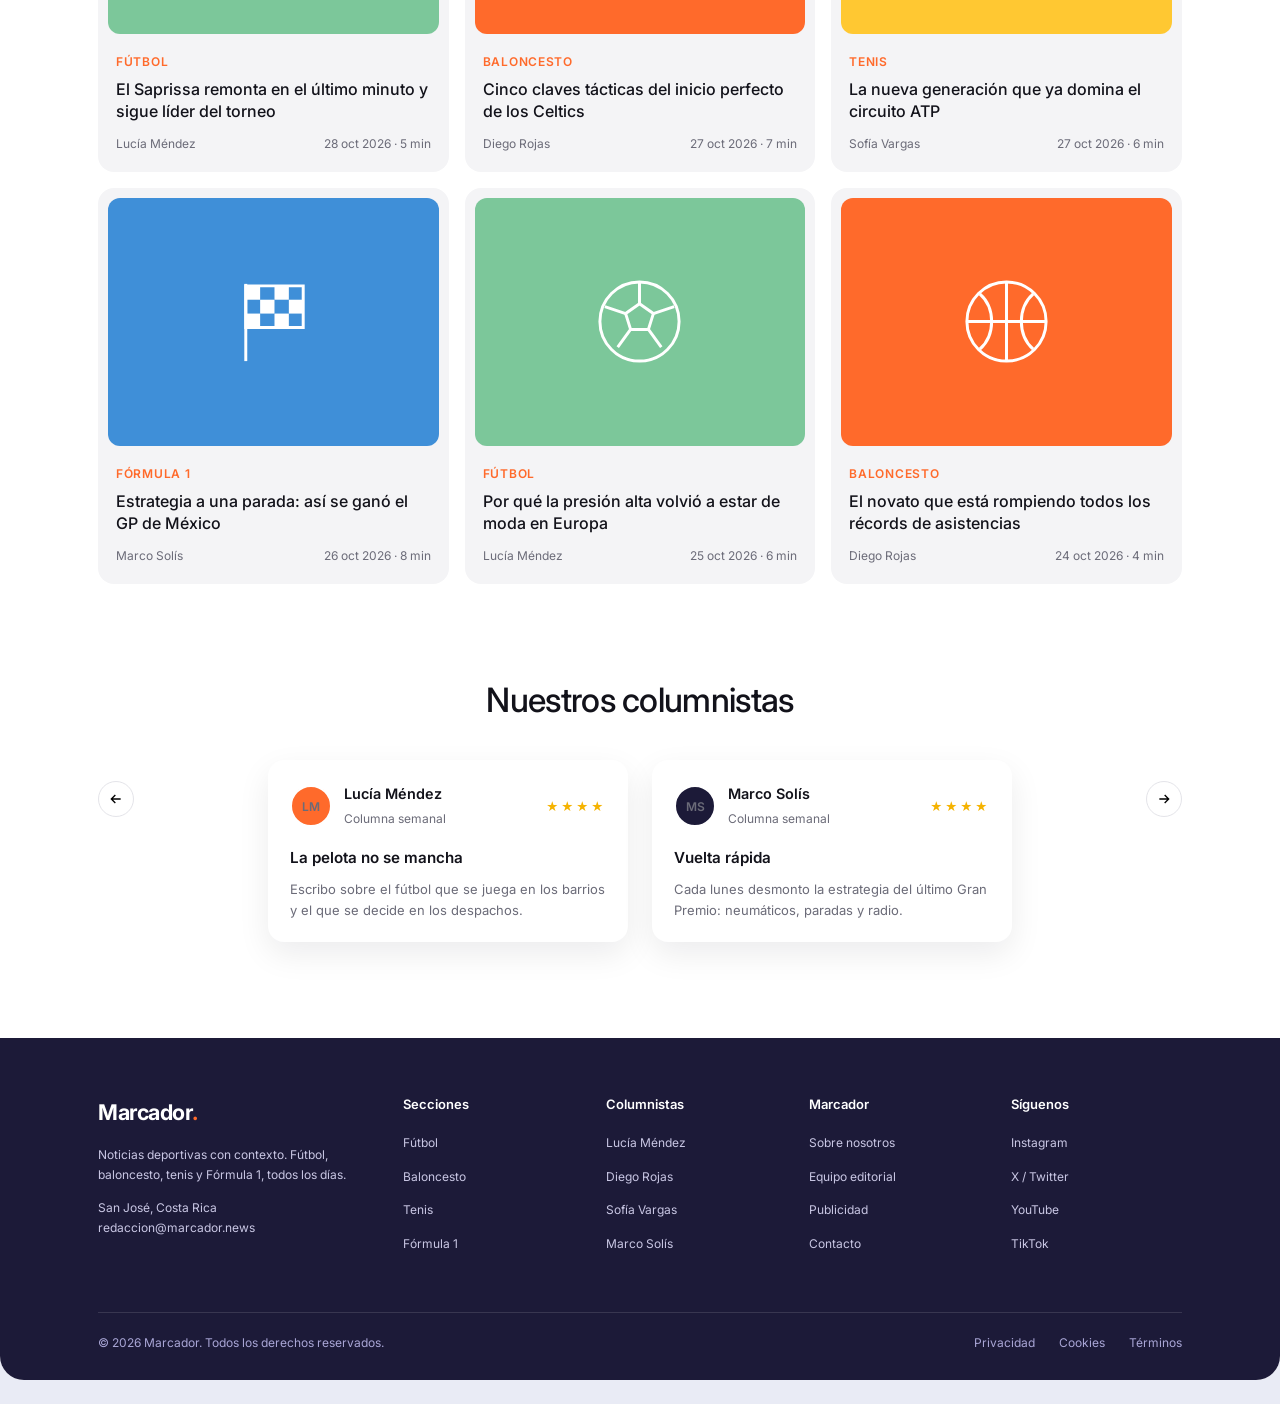
==== commit 12333d6c: "Update hero and featured CTA styling Figma-Prompt-ID: 30 Figma-Session-ID: a59fc294-7254-494f-ae87-c" ====
--- a/index.html
+++ b/index.html
@@ -32,7 +32,7 @@
     </header>
 
     <section class="hero">
-      <h1 class="hero__title">Las noticias del <strong>deporte</strong> que importan, contadas <strong>con contexto</strong> <span class="arrow">→</span> <a href="#ultimas" class="btn btn--dark btn--sm">Ver últimas</a></h1>
+      <h1 class="hero__title">Las noticias del <strong>deporte</strong> que importan, contadas <strong>con contexto</strong> <span class="arrow">→</span> <a href="#ultimas" class="btn btn--dark btn--sm">Ver últimas noticias</a></h1>
       <div class="readers">
         <div class="avatars"><span class="avatar" style="background:#ff6a2b" >LM</span><span class="avatar" style="background:#3f8fd8" >DR</span><span class="avatar" style="background:#7cc79a" >SV</span></div>
         <strong>120K+</strong>
--- a/css/styles.css
+++ b/css/styles.css
@@ -29,6 +29,7 @@
   --fs-h2: clamp(1.6rem, 3vw, 2.1rem);
   --fs-h3: 1.25rem;
   --fs-body: 1rem;
+  --fs-button: 0.875rem;
   --fs-small: 0.8125rem;
   --fs-xs: 0.75rem;
 
@@ -174,6 +175,7 @@
 }
 .hero__title strong { font-weight: 600; }
 .hero__title .arrow { display: inline-block; font-weight: 300; margin: 0 12px; }
+.hero__title .btn { font-size: var(--fs-button); letter-spacing: normal; }
 
 .readers { text-align: center; flex-shrink: 0; }
 .avatars { display: flex; justify-content: center; margin-bottom: 8px; }
@@ -239,7 +241,7 @@
 .feature-card__like svg { width: 16px; height: 16px; }
 
 .feature-card__cta { position: absolute; top: 16px; right: 16px; }
-.feature-card__cta .btn { background: rgba(255,255,255,.25); border-color: rgba(18,18,26,.4); backdrop-filter: blur(4px); }
+.feature-card__cta .btn { background: rgba(255,255,255,.25); border-color: rgba(18,18,26,.4); color: var(--color-surface); backdrop-filter: blur(4px); }
 
 .feature-card__caption {
   position: absolute; left: 16px; bottom: 16px;
